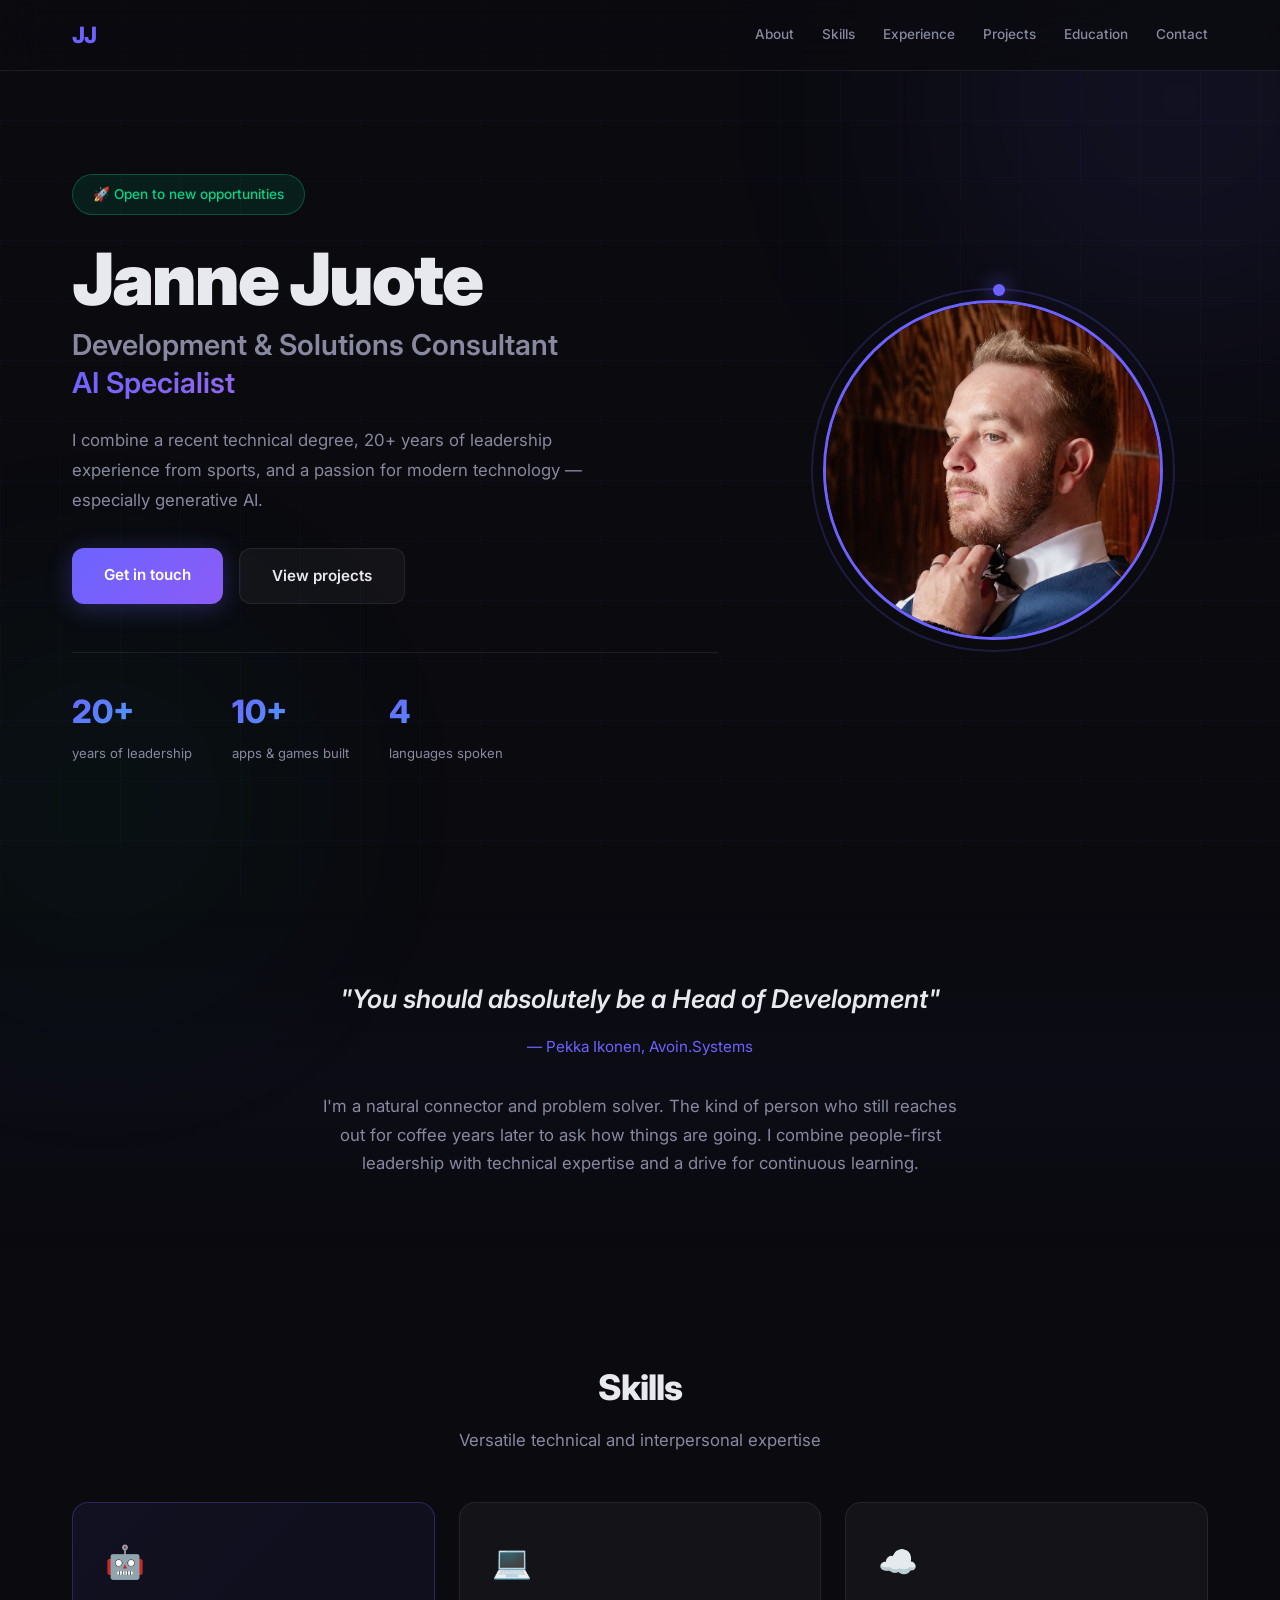
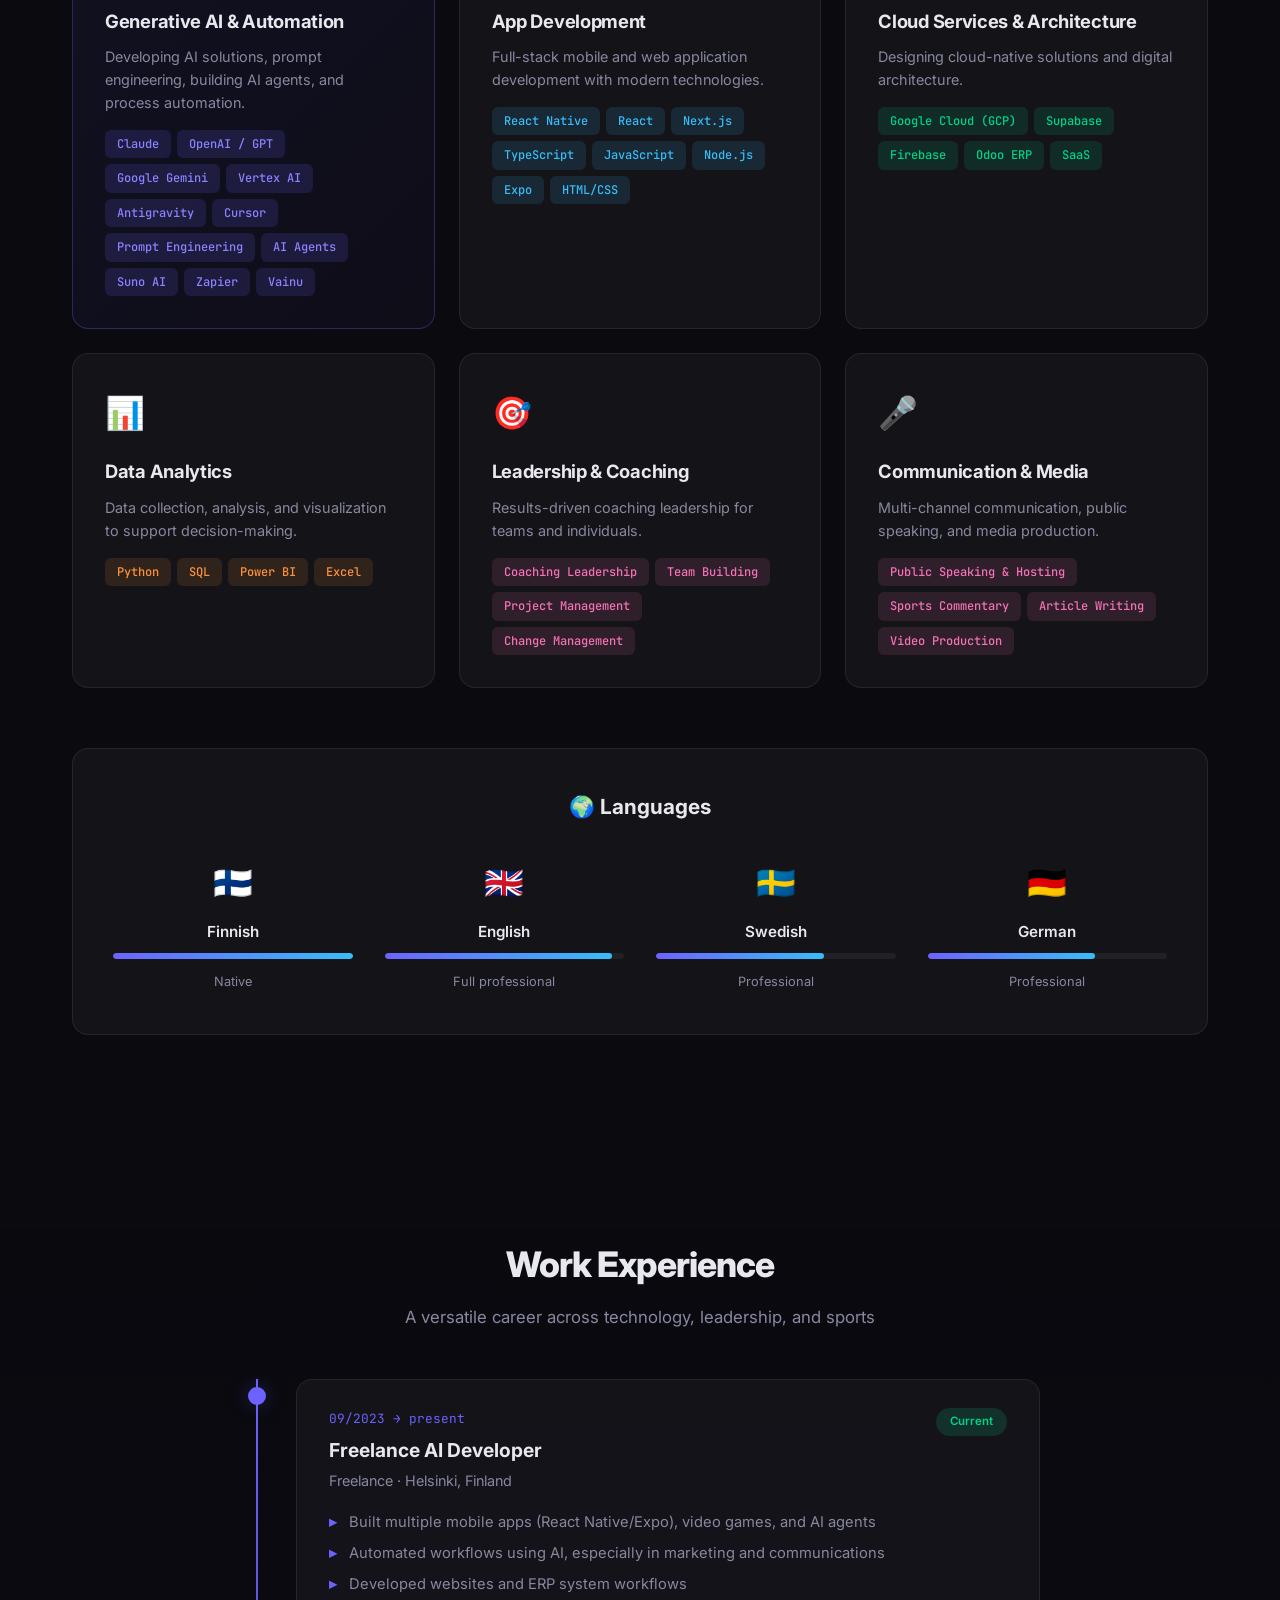
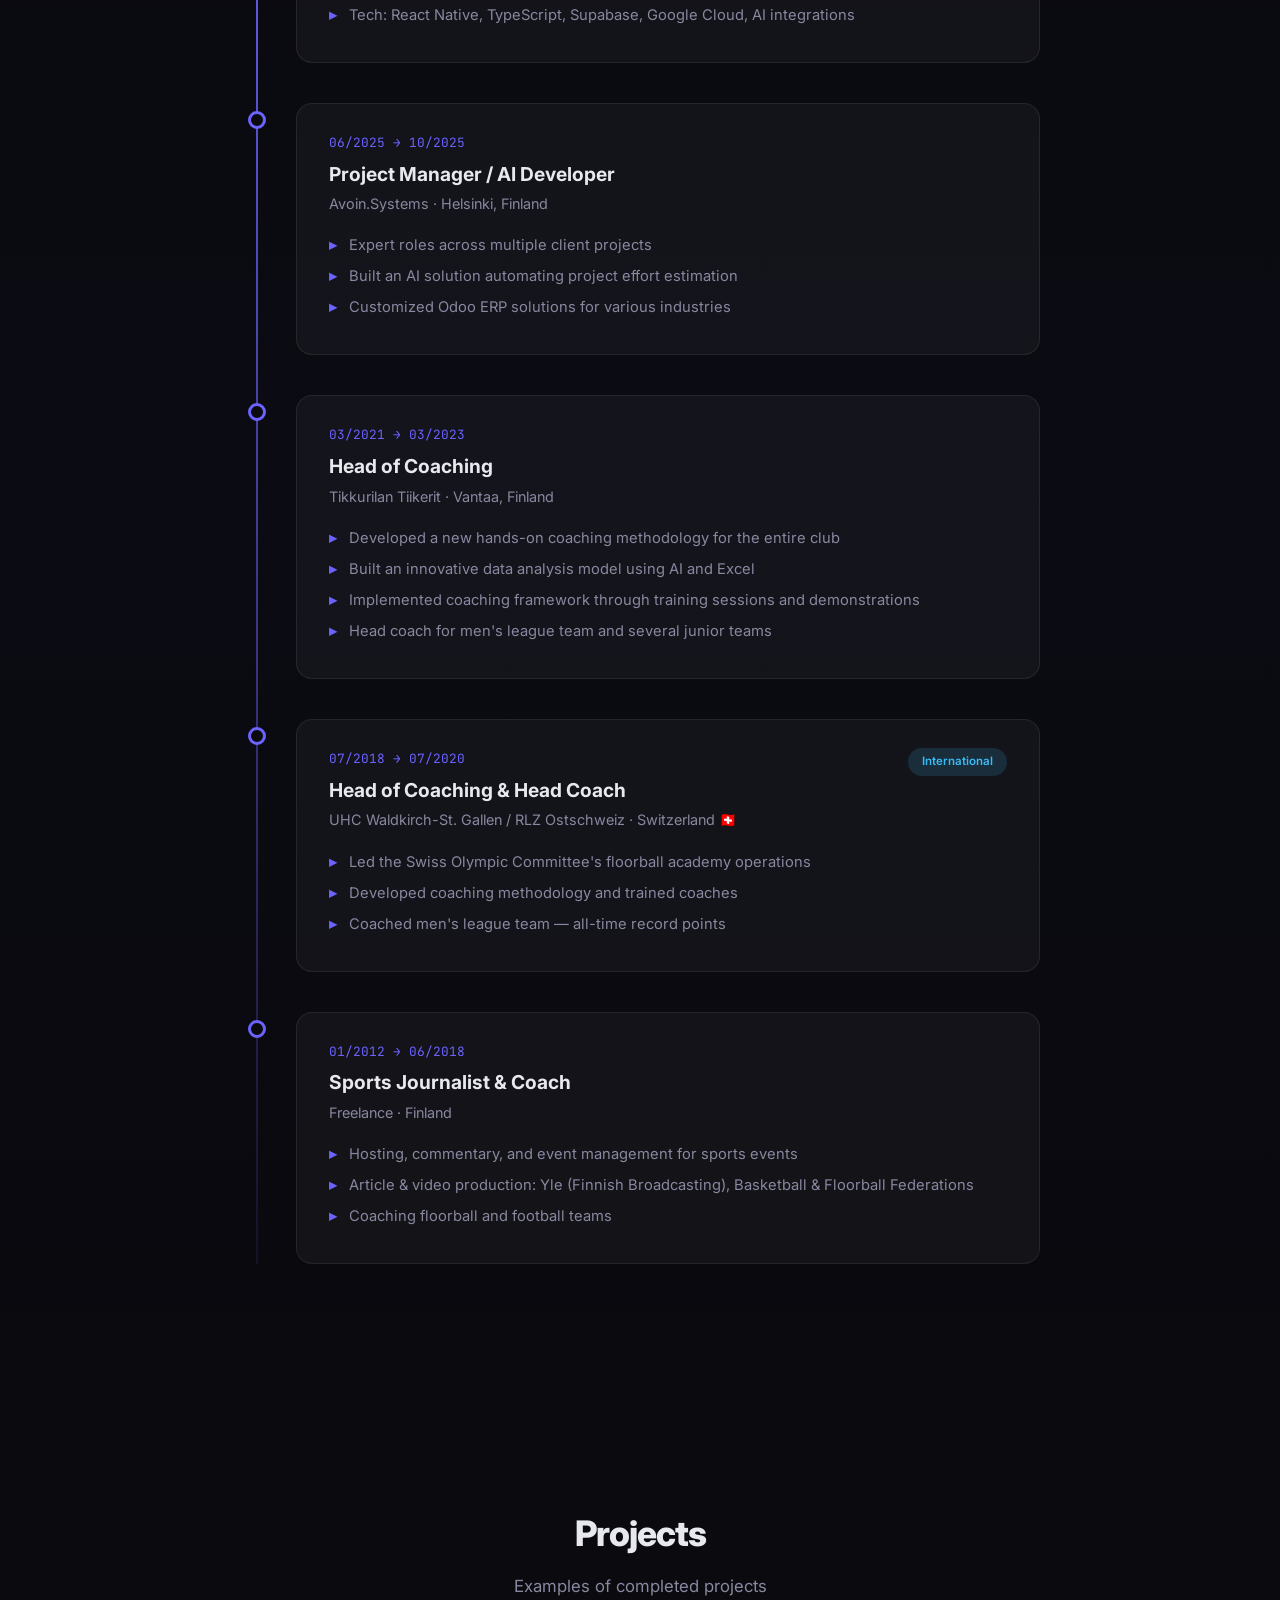
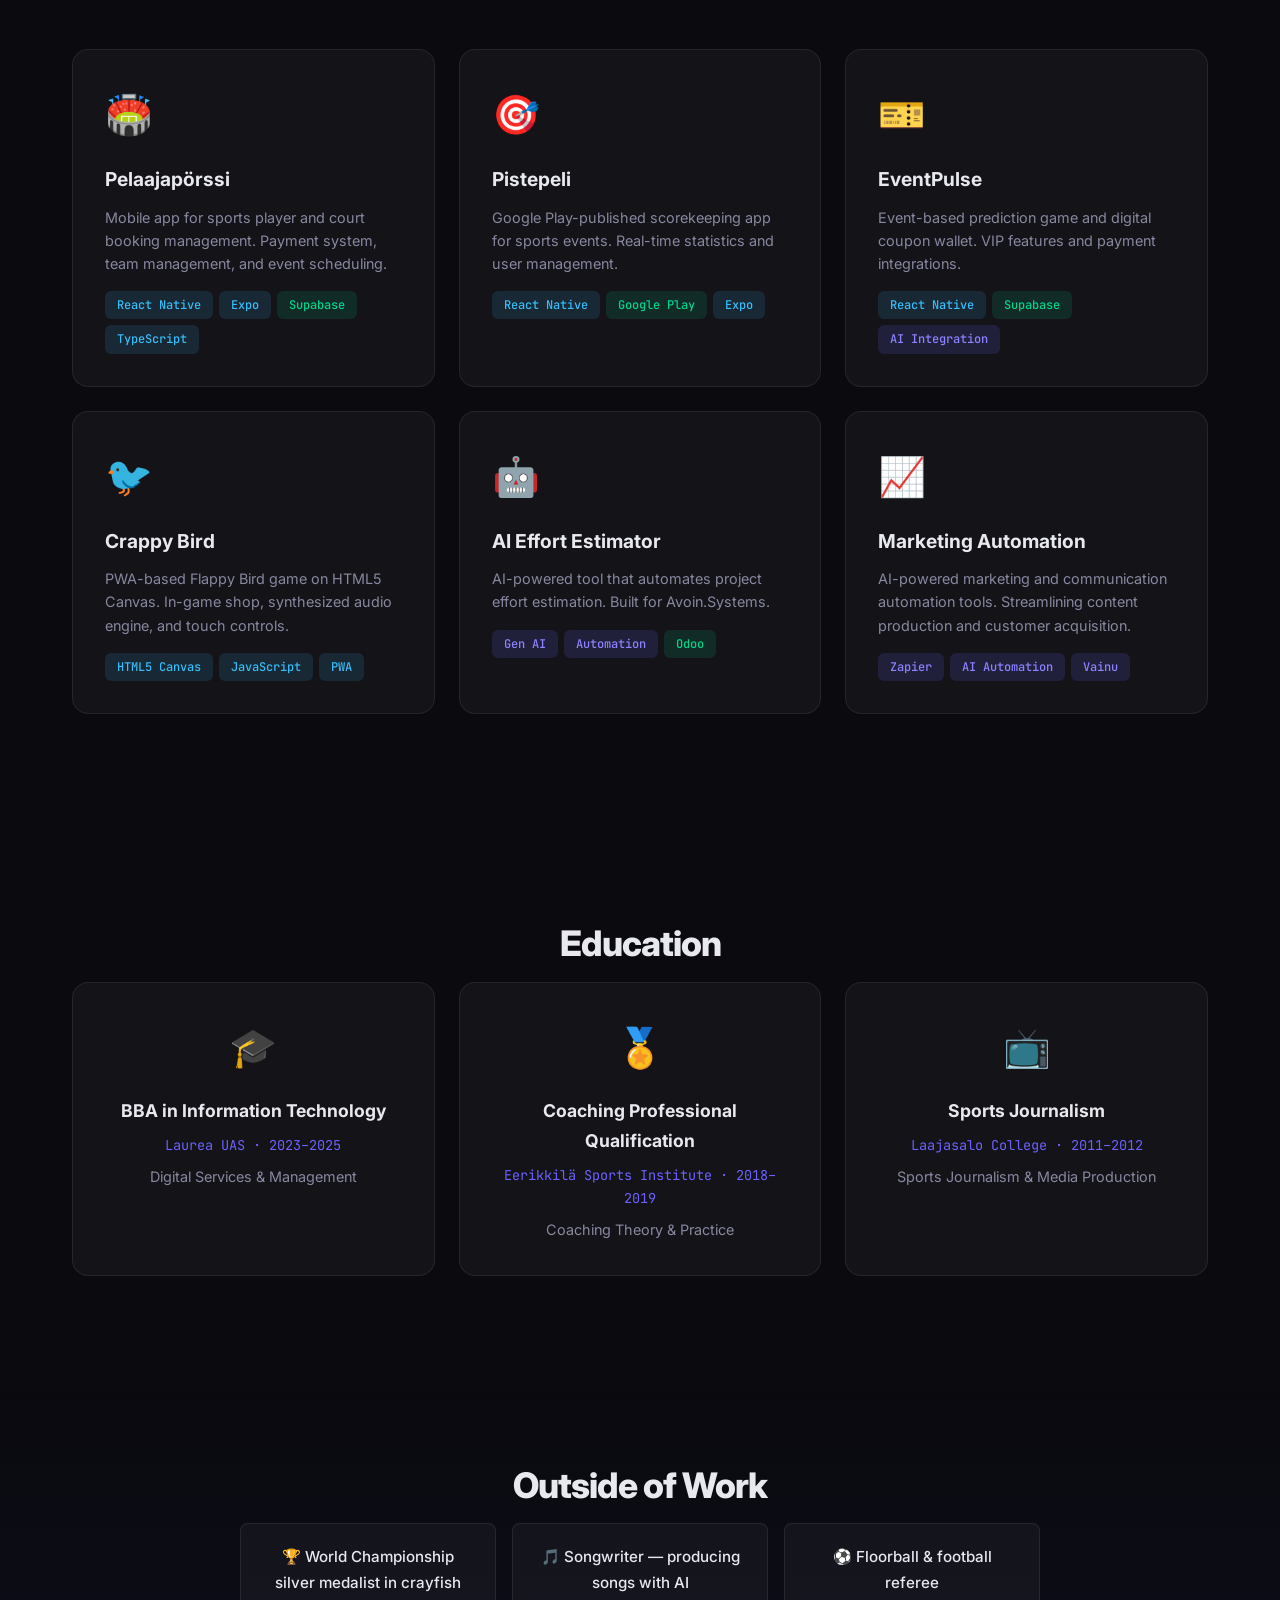
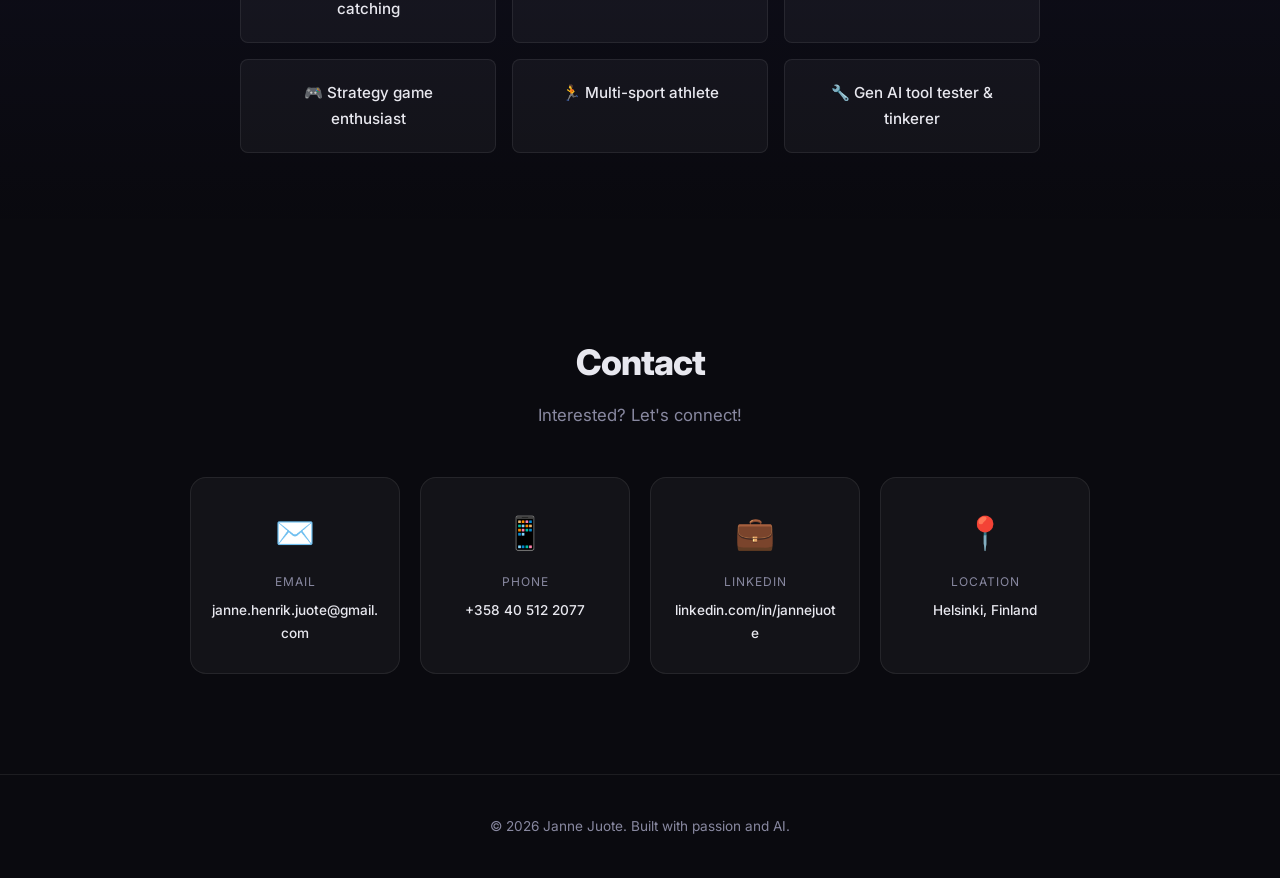
==== en.html @ 9b319cea "Initial CV website - Finnish and English versions" ====
<!DOCTYPE html>
<html lang="en">
<head>
    <meta charset="UTF-8">
    <meta name="viewport" content="width=device-width, initial-scale=1.0">
    <title>Janne Juote - Development & Solutions Consultant | AI Specialist</title>
    <meta name="description" content="Janne Juote - Solution-oriented digital services and AI specialist based in Helsinki, Finland.">
    <link rel="preconnect" href="https://fonts.googleapis.com">
    <link href="https://fonts.googleapis.com/css2?family=Inter:wght@300;400;500;600;700;800;900&family=JetBrains+Mono:wght@400;500&display=swap" rel="stylesheet">
    <link rel="stylesheet" href="style.css">
</head>
<body>
    <!-- Animated background -->
    <div class="bg-grid"></div>
    <div class="bg-glow bg-glow-1"></div>
    <div class="bg-glow bg-glow-2"></div>

    <!-- Navigation -->
    <nav class="nav" id="nav">
        <div class="nav-inner">
            <a href="#hero" class="nav-logo">JJ</a>
            <div class="nav-links">
                <a href="#about">About</a>
                <a href="#skills">Skills</a>
                <a href="#experience">Experience</a>
                <a href="#projects">Projects</a>
                <a href="#education">Education</a>
                <a href="#contact">Contact</a>
            </div>
        </div>
    </nav>

    <!-- Hero Section -->
    <section class="hero" id="hero">
        <div class="hero-content">
            <div class="hero-text">
                <div class="hero-badge">🚀 Open to new opportunities</div>
                <h1>Janne Juote</h1>
                <p class="hero-title">Development & Solutions Consultant</p>
                <p class="hero-title accent">AI Specialist</p>
                <p class="hero-desc">I combine a recent technical degree, 20+ years of leadership experience from sports, and a passion for modern technology — especially generative AI.</p>
                <div class="hero-actions">
                    <a href="#contact" class="btn btn-primary">Get in touch</a>
                    <a href="#projects" class="btn btn-secondary">View projects</a>
                </div>
                <div class="hero-stats">
                    <div class="stat">
                        <span class="stat-num">20+</span>
                        <span class="stat-label">years of leadership</span>
                    </div>
                    <div class="stat">
                        <span class="stat-num">10+</span>
                        <span class="stat-label">apps & games built</span>
                    </div>
                    <div class="stat">
                        <span class="stat-num">4</span>
                        <span class="stat-label">languages spoken</span>
                    </div>
                </div>
            </div>
            <div class="hero-image">
                <div class="hero-image-frame">
                    <img src="profile.jpg" alt="Janne Juote" />
                    <div class="hero-image-ring"></div>
                </div>
            </div>
        </div>
    </section>

    <!-- About / Quote -->
    <section class="about" id="about">
        <div class="container">
            <blockquote class="quote">
                <p>"You should absolutely be a Head of Development"</p>
                <cite>— Pekka Ikonen, Avoin.Systems</cite>
            </blockquote>
            <p class="about-text">I'm a natural connector and problem solver. The kind of person who still reaches out for coffee years later to ask how things are going. I combine people-first leadership with technical expertise and a drive for continuous learning.</p>
        </div>
    </section>

    <!-- Skills Section -->
    <section class="skills" id="skills">
        <div class="container">
            <h2 class="section-title">Skills</h2>
            <p class="section-subtitle">Versatile technical and interpersonal expertise</p>

            <div class="skills-grid">
                <!-- AI & Automation -->
                <div class="skill-card skill-card-featured">
                    <div class="skill-icon">🤖</div>
                    <h3>Generative AI & Automation</h3>
                    <p>Developing AI solutions, prompt engineering, building AI agents, and process automation.</p>
                    <div class="skill-tags">
                        <span class="tag tag-ai">Claude</span>
                        <span class="tag tag-ai">OpenAI / GPT</span>
                        <span class="tag tag-ai">Google Gemini</span>
                        <span class="tag tag-ai">Vertex AI</span>
                        <span class="tag tag-ai">Antigravity</span>
                        <span class="tag tag-ai">Cursor</span>
                        <span class="tag tag-ai">Prompt Engineering</span>
                        <span class="tag tag-ai">AI Agents</span>
                        <span class="tag tag-ai">Suno AI</span>
                        <span class="tag tag-ai">Zapier</span>
                        <span class="tag tag-ai">Vainu</span>
                    </div>
                </div>

                <!-- App Development -->
                <div class="skill-card">
                    <div class="skill-icon">💻</div>
                    <h3>App Development</h3>
                    <p>Full-stack mobile and web application development with modern technologies.</p>
                    <div class="skill-tags">
                        <span class="tag tag-dev">React Native</span>
                        <span class="tag tag-dev">React</span>
                        <span class="tag tag-dev">Next.js</span>
                        <span class="tag tag-dev">TypeScript</span>
                        <span class="tag tag-dev">JavaScript</span>
                        <span class="tag tag-dev">Node.js</span>
                        <span class="tag tag-dev">Expo</span>
                        <span class="tag tag-dev">HTML/CSS</span>
                    </div>
                </div>

                <!-- Cloud & Infra -->
                <div class="skill-card">
                    <div class="skill-icon">☁️</div>
                    <h3>Cloud Services & Architecture</h3>
                    <p>Designing cloud-native solutions and digital architecture.</p>
                    <div class="skill-tags">
                        <span class="tag tag-cloud">Google Cloud (GCP)</span>
                        <span class="tag tag-cloud">Supabase</span>
                        <span class="tag tag-cloud">Firebase</span>
                        <span class="tag tag-cloud">Odoo ERP</span>
                        <span class="tag tag-cloud">SaaS</span>
                    </div>
                </div>

                <!-- Data -->
                <div class="skill-card">
                    <div class="skill-icon">📊</div>
                    <h3>Data Analytics</h3>
                    <p>Data collection, analysis, and visualization to support decision-making.</p>
                    <div class="skill-tags">
                        <span class="tag tag-data">Python</span>
                        <span class="tag tag-data">SQL</span>
                        <span class="tag tag-data">Power BI</span>
                        <span class="tag tag-data">Excel</span>
                    </div>
                </div>

                <!-- Leadership -->
                <div class="skill-card">
                    <div class="skill-icon">🎯</div>
                    <h3>Leadership & Coaching</h3>
                    <p>Results-driven coaching leadership for teams and individuals.</p>
                    <div class="skill-tags">
                        <span class="tag tag-soft">Coaching Leadership</span>
                        <span class="tag tag-soft">Team Building</span>
                        <span class="tag tag-soft">Project Management</span>
                        <span class="tag tag-soft">Change Management</span>
                    </div>
                </div>

                <!-- Communication -->
                <div class="skill-card">
                    <div class="skill-icon">🎤</div>
                    <h3>Communication & Media</h3>
                    <p>Multi-channel communication, public speaking, and media production.</p>
                    <div class="skill-tags">
                        <span class="tag tag-soft">Public Speaking & Hosting</span>
                        <span class="tag tag-soft">Sports Commentary</span>
                        <span class="tag tag-soft">Article Writing</span>
                        <span class="tag tag-soft">Video Production</span>
                    </div>
                </div>
            </div>

            <!-- Languages -->
            <div class="languages-section">
                <h3 class="languages-title">🌍 Languages</h3>
                <div class="languages-grid">
                    <div class="lang-item">
                        <span class="lang-flag">🇫🇮</span>
                        <span class="lang-name">Finnish</span>
                        <div class="lang-bar"><div class="lang-fill" style="width:100%"></div></div>
                        <span class="lang-level">Native</span>
                    </div>
                    <div class="lang-item">
                        <span class="lang-flag">🇬🇧</span>
                        <span class="lang-name">English</span>
                        <div class="lang-bar"><div class="lang-fill" style="width:95%"></div></div>
                        <span class="lang-level">Full professional</span>
                    </div>
                    <div class="lang-item">
                        <span class="lang-flag">🇸🇪</span>
                        <span class="lang-name">Swedish</span>
                        <div class="lang-bar"><div class="lang-fill" style="width:70%"></div></div>
                        <span class="lang-level">Professional</span>
                    </div>
                    <div class="lang-item">
                        <span class="lang-flag">🇩🇪</span>
                        <span class="lang-name">German</span>
                        <div class="lang-bar"><div class="lang-fill" style="width:70%"></div></div>
                        <span class="lang-level">Professional</span>
                    </div>
                </div>
            </div>
        </div>
    </section>

    <!-- Experience Timeline -->
    <section class="experience" id="experience">
        <div class="container">
            <h2 class="section-title">Work Experience</h2>
            <p class="section-subtitle">A versatile career across technology, leadership, and sports</p>

            <div class="timeline">
                <div class="timeline-item">
                    <div class="timeline-marker active"></div>
                    <div class="timeline-content">
                        <div class="timeline-header">
                            <div>
                                <span class="timeline-date">09/2023 → present</span>
                                <h3>Freelance AI Developer</h3>
                                <span class="timeline-company">Freelance · Helsinki, Finland</span>
                            </div>
                            <span class="timeline-badge badge-current">Current</span>
                        </div>
                        <ul>
                            <li>Built multiple mobile apps (React Native/Expo), video games, and AI agents</li>
                            <li>Automated workflows using AI, especially in marketing and communications</li>
                            <li>Developed websites and ERP system workflows</li>
                            <li>Tech: React Native, TypeScript, Supabase, Google Cloud, AI integrations</li>
                        </ul>
                    </div>
                </div>

                <div class="timeline-item">
                    <div class="timeline-marker"></div>
                    <div class="timeline-content">
                        <div class="timeline-header">
                            <div>
                                <span class="timeline-date">06/2025 → 10/2025</span>
                                <h3>Project Manager / AI Developer</h3>
                                <span class="timeline-company">Avoin.Systems · Helsinki, Finland</span>
                            </div>
                        </div>
                        <ul>
                            <li>Expert roles across multiple client projects</li>
                            <li>Built an AI solution automating project effort estimation</li>
                            <li>Customized Odoo ERP solutions for various industries</li>
                        </ul>
                    </div>
                </div>

                <div class="timeline-item">
                    <div class="timeline-marker"></div>
                    <div class="timeline-content">
                        <div class="timeline-header">
                            <div>
                                <span class="timeline-date">03/2021 → 03/2023</span>
                                <h3>Head of Coaching</h3>
                                <span class="timeline-company">Tikkurilan Tiikerit · Vantaa, Finland</span>
                            </div>
                        </div>
                        <ul>
                            <li>Developed a new hands-on coaching methodology for the entire club</li>
                            <li>Built an innovative data analysis model using AI and Excel</li>
                            <li>Implemented coaching framework through training sessions and demonstrations</li>
                            <li>Head coach for men's league team and several junior teams</li>
                        </ul>
                    </div>
                </div>

                <div class="timeline-item">
                    <div class="timeline-marker"></div>
                    <div class="timeline-content">
                        <div class="timeline-header">
                            <div>
                                <span class="timeline-date">07/2018 → 07/2020</span>
                                <h3>Head of Coaching & Head Coach</h3>
                                <span class="timeline-company">UHC Waldkirch-St. Gallen / RLZ Ostschweiz · Switzerland 🇨🇭</span>
                            </div>
                            <span class="timeline-badge badge-intl">International</span>
                        </div>
                        <ul>
                            <li>Led the Swiss Olympic Committee's floorball academy operations</li>
                            <li>Developed coaching methodology and trained coaches</li>
                            <li>Coached men's league team — all-time record points</li>
                        </ul>
                    </div>
                </div>

                <div class="timeline-item">
                    <div class="timeline-marker"></div>
                    <div class="timeline-content">
                        <div class="timeline-header">
                            <div>
                                <span class="timeline-date">01/2012 → 06/2018</span>
                                <h3>Sports Journalist & Coach</h3>
                                <span class="timeline-company">Freelance · Finland</span>
                            </div>
                        </div>
                        <ul>
                            <li>Hosting, commentary, and event management for sports events</li>
                            <li>Article & video production: Yle (Finnish Broadcasting), Basketball & Floorball Federations</li>
                            <li>Coaching floorball and football teams</li>
                        </ul>
                    </div>
                </div>
            </div>
        </div>
    </section>

    <!-- Projects Section -->
    <section class="projects" id="projects">
        <div class="container">
            <h2 class="section-title">Projects</h2>
            <p class="section-subtitle">Examples of completed projects</p>

            <div class="projects-grid">
                <div class="project-card">
                    <div class="project-icon">🏟️</div>
                    <h3>Pelaajapörssi</h3>
                    <p>Mobile app for sports player and court booking management. Payment system, team management, and event scheduling.</p>
                    <div class="skill-tags">
                        <span class="tag tag-dev">React Native</span>
                        <span class="tag tag-dev">Expo</span>
                        <span class="tag tag-cloud">Supabase</span>
                        <span class="tag tag-dev">TypeScript</span>
                    </div>
                </div>

                <div class="project-card">
                    <div class="project-icon">🎯</div>
                    <h3>Pistepeli</h3>
                    <p>Google Play-published scorekeeping app for sports events. Real-time statistics and user management.</p>
                    <div class="skill-tags">
                        <span class="tag tag-dev">React Native</span>
                        <span class="tag tag-cloud">Google Play</span>
                        <span class="tag tag-dev">Expo</span>
                    </div>
                </div>

                <div class="project-card">
                    <div class="project-icon">🎫</div>
                    <h3>EventPulse</h3>
                    <p>Event-based prediction game and digital coupon wallet. VIP features and payment integrations.</p>
                    <div class="skill-tags">
                        <span class="tag tag-dev">React Native</span>
                        <span class="tag tag-cloud">Supabase</span>
                        <span class="tag tag-ai">AI Integration</span>
                    </div>
                </div>

                <div class="project-card">
                    <div class="project-icon">🐦</div>
                    <h3>Crappy Bird</h3>
                    <p>PWA-based Flappy Bird game on HTML5 Canvas. In-game shop, synthesized audio engine, and touch controls.</p>
                    <div class="skill-tags">
                        <span class="tag tag-dev">HTML5 Canvas</span>
                        <span class="tag tag-dev">JavaScript</span>
                        <span class="tag tag-dev">PWA</span>
                    </div>
                </div>

                <div class="project-card">
                    <div class="project-icon">🤖</div>
                    <h3>AI Effort Estimator</h3>
                    <p>AI-powered tool that automates project effort estimation. Built for Avoin.Systems.</p>
                    <div class="skill-tags">
                        <span class="tag tag-ai">Gen AI</span>
                        <span class="tag tag-ai">Automation</span>
                        <span class="tag tag-cloud">Odoo</span>
                    </div>
                </div>

                <div class="project-card">
                    <div class="project-icon">📈</div>
                    <h3>Marketing Automation</h3>
                    <p>AI-powered marketing and communication automation tools. Streamlining content production and customer acquisition.</p>
                    <div class="skill-tags">
                        <span class="tag tag-ai">Zapier</span>
                        <span class="tag tag-ai">AI Automation</span>
                        <span class="tag tag-ai">Vainu</span>
                    </div>
                </div>
            </div>
        </div>
    </section>

    <!-- Education -->
    <section class="education" id="education">
        <div class="container">
            <h2 class="section-title">Education</h2>
            <div class="edu-grid">
                <div class="edu-card">
                    <div class="edu-icon">🎓</div>
                    <h3>BBA in Information Technology</h3>
                    <p class="edu-school">Laurea UAS · 2023–2025</p>
                    <p>Digital Services & Management</p>
                </div>
                <div class="edu-card">
                    <div class="edu-icon">🏅</div>
                    <h3>Coaching Professional Qualification</h3>
                    <p class="edu-school">Eerikkilä Sports Institute · 2018–2019</p>
                    <p>Coaching Theory & Practice</p>
                </div>
                <div class="edu-card">
                    <div class="edu-icon">📺</div>
                    <h3>Sports Journalism</h3>
                    <p class="edu-school">Laajasalo College · 2011–2012</p>
                    <p>Sports Journalism & Media Production</p>
                </div>
            </div>
        </div>
    </section>

    <!-- Fun Facts -->
    <section class="funfacts">
        <div class="container">
            <h2 class="section-title">Outside of Work</h2>
            <div class="fun-grid">
                <div class="fun-item">🏆 World Championship silver medalist in crayfish catching</div>
                <div class="fun-item">🎵 Songwriter — producing songs with AI</div>
                <div class="fun-item">⚽ Floorball & football referee</div>
                <div class="fun-item">🎮 Strategy game enthusiast</div>
                <div class="fun-item">🏃 Multi-sport athlete</div>
                <div class="fun-item">🔧 Gen AI tool tester & tinkerer</div>
            </div>
        </div>
    </section>

    <!-- Contact -->
    <section class="contact" id="contact">
        <div class="container">
            <h2 class="section-title">Contact</h2>
            <p class="section-subtitle">Interested? Let's connect!</p>
            <div class="contact-grid">
                <a href="mailto:janne.henrik.juote@gmail.com" class="contact-card">
                    <span class="contact-icon">✉️</span>
                    <span class="contact-label">Email</span>
                    <span class="contact-value">janne.henrik.juote@gmail.com</span>
                </a>
                <a href="tel:+358405122077" class="contact-card">
                    <span class="contact-icon">📱</span>
                    <span class="contact-label">Phone</span>
                    <span class="contact-value">+358 40 512 2077</span>
                </a>
                <a href="https://linkedin.com/in/jannejuote" target="_blank" class="contact-card">
                    <span class="contact-icon">💼</span>
                    <span class="contact-label">LinkedIn</span>
                    <span class="contact-value">linkedin.com/in/jannejuote</span>
                </a>
                <div class="contact-card">
                    <span class="contact-icon">📍</span>
                    <span class="contact-label">Location</span>
                    <span class="contact-value">Helsinki, Finland</span>
                </div>
            </div>
        </div>
    </section>

    <footer class="footer">
        <p>© 2026 Janne Juote. Built with passion and AI.</p>
    </footer>

    <script src="script.js"></script>
</body>
</html>
---- style.css ----
/* === DESIGN TOKENS === */
:root {
    --bg: #0a0a0f;
    --bg-card: rgba(255,255,255,0.04);
    --bg-card-hover: rgba(255,255,255,0.08);
    --text: #e8e8ef;
    --text-muted: #8888a0;
    --accent: #6c63ff;
    --accent-light: #8b83ff;
    --accent-glow: rgba(108,99,255,0.3);
    --green: #00d48a;
    --blue: #38bdf8;
    --pink: #f472b6;
    --orange: #fb923c;
    --yellow: #fbbf24;
    --border: rgba(255,255,255,0.08);
    --radius: 16px;
    --radius-sm: 8px;
    --font: 'Inter', -apple-system, sans-serif;
    --mono: 'JetBrains Mono', monospace;
}

/* === RESET & BASE === */
*, *::before, *::after { margin:0; padding:0; box-sizing:border-box; }
html { scroll-behavior: smooth; scroll-padding-top: 80px; }
body {
    font-family: var(--font);
    background: var(--bg);
    color: var(--text);
    line-height: 1.7;
    overflow-x: hidden;
}

/* === BACKGROUND EFFECTS === */
.bg-grid {
    position: fixed; inset: 0; z-index: -2;
    background-image: 
        linear-gradient(rgba(108,99,255,0.03) 1px, transparent 1px),
        linear-gradient(90deg, rgba(108,99,255,0.03) 1px, transparent 1px);
    background-size: 60px 60px;
}
.bg-glow {
    position: fixed; z-index: -1; border-radius: 50%;
    filter: blur(120px); opacity: 0.4; pointer-events: none;
}
.bg-glow-1 {
    width: 600px; height: 600px; top: -200px; right: -200px;
    background: radial-gradient(circle, var(--accent-glow), transparent);
    animation: float1 20s ease-in-out infinite;
}
.bg-glow-2 {
    width: 500px; height: 500px; bottom: -150px; left: -150px;
    background: radial-gradient(circle, rgba(0,212,138,0.15), transparent);
    animation: float2 25s ease-in-out infinite;
}
@keyframes float1 {
    0%,100% { transform: translate(0,0); }
    50% { transform: translate(-80px, 80px); }
}
@keyframes float2 {
    0%,100% { transform: translate(0,0); }
    50% { transform: translate(60px, -60px); }
}

/* === NAVIGATION === */
.nav {
    position: fixed; top: 0; left: 0; right: 0; z-index: 100;
    background: rgba(10,10,15,0.8);
    backdrop-filter: blur(20px);
    border-bottom: 1px solid var(--border);
    transition: all 0.3s;
}
.nav.scrolled { background: rgba(10,10,15,0.95); }
.nav-inner {
    max-width: 1200px; margin: 0 auto;
    display: flex; align-items: center; justify-content: space-between;
    padding: 16px 32px;
}
.nav-logo {
    font-size: 1.4rem; font-weight: 800; color: var(--accent);
    text-decoration: none; letter-spacing: -1px;
}
.nav-links { display: flex; gap: 28px; }
.nav-links a {
    color: var(--text-muted); text-decoration: none;
    font-size: 0.85rem; font-weight: 500;
    transition: color 0.2s;
}
.nav-links a:hover { color: var(--text); }

/* === CONTAINER === */
.container { max-width: 1200px; margin: 0 auto; padding: 0 32px; }

/* === HERO === */
.hero {
    min-height: 100vh; display: flex; align-items: center;
    padding: 120px 32px 80px;
    max-width: 1200px; margin: 0 auto;
}
.hero-content {
    display: grid; grid-template-columns: 1.2fr 0.8fr;
    gap: 60px; align-items: center; width: 100%;
}
.hero-badge {
    display: inline-block;
    padding: 8px 20px; border-radius: 50px;
    background: rgba(0,212,138,0.1); border: 1px solid rgba(0,212,138,0.3);
    color: var(--green); font-size: 0.85rem; font-weight: 500;
    margin-bottom: 24px;
    animation: pulse-badge 3s ease-in-out infinite;
}
@keyframes pulse-badge {
    0%,100% { box-shadow: 0 0 0 0 rgba(0,212,138,0.2); }
    50% { box-shadow: 0 0 20px 4px rgba(0,212,138,0.15); }
}
.hero h1 {
    font-size: clamp(2.8rem, 6vw, 4.5rem);
    font-weight: 900; letter-spacing: -2px;
    line-height: 1.1; margin-bottom: 8px;
}
.hero-title {
    font-size: clamp(1.2rem, 2.5vw, 1.8rem);
    font-weight: 600; color: var(--text-muted);
    line-height: 1.3;
}
.hero-title.accent {
    background: linear-gradient(135deg, var(--accent), var(--pink));
    -webkit-background-clip: text; -webkit-text-fill-color: transparent;
    background-clip: text;
}
.hero-desc {
    margin-top: 24px; color: var(--text-muted);
    font-size: 1.05rem; max-width: 540px; line-height: 1.8;
}
.hero-actions { display: flex; gap: 16px; margin-top: 32px; }
.btn {
    padding: 14px 32px; border-radius: 12px; font-weight: 600;
    font-size: 0.95rem; text-decoration: none; transition: all 0.3s;
    cursor: pointer; border: none;
}
.btn-primary {
    background: linear-gradient(135deg, var(--accent), #8b5cf6);
    color: #fff;
    box-shadow: 0 4px 24px rgba(108,99,255,0.3);
}
.btn-primary:hover {
    transform: translateY(-2px);
    box-shadow: 0 8px 32px rgba(108,99,255,0.4);
}
.btn-secondary {
    background: var(--bg-card);
    color: var(--text); border: 1px solid var(--border);
}
.btn-secondary:hover {
    background: var(--bg-card-hover);
    border-color: var(--accent);
}
.hero-stats {
    display: flex; gap: 40px; margin-top: 48px;
    padding-top: 32px; border-top: 1px solid var(--border);
}
.stat-num {
    display: block; font-size: 2rem; font-weight: 800;
    background: linear-gradient(135deg, var(--accent), var(--blue));
    -webkit-background-clip: text; -webkit-text-fill-color: transparent;
    background-clip: text;
}
.stat-label { font-size: 0.82rem; color: var(--text-muted); }

/* Hero Image */
.hero-image { display: flex; justify-content: center; }
.hero-image-frame {
    position: relative; width: 340px; height: 340px;
    border-radius: 50%;
}
.hero-image-frame img {
    width: 100%; height: 100%; border-radius: 50%;
    object-fit: cover; object-position: center 20%;
    border: 3px solid var(--accent);
    position: relative; z-index: 1;
}
.hero-image-ring {
    position: absolute; inset: -12px; border-radius: 50%;
    border: 2px solid rgba(108,99,255,0.2);
    animation: spin 20s linear infinite;
}
.hero-image-ring::before {
    content: ''; position: absolute;
    width: 12px; height: 12px; background: var(--accent);
    border-radius: 50%; top: -6px; left: 50%;
    box-shadow: 0 0 20px var(--accent);
}
@keyframes spin { to { transform: rotate(360deg); } }

/* === ABOUT / QUOTE === */
.about {
    padding: 80px 0;
    background: linear-gradient(180deg, transparent, rgba(108,99,255,0.03), transparent);
}
.quote {
    text-align: center; max-width: 700px; margin: 0 auto 32px;
}
.quote p {
    font-size: 1.6rem; font-weight: 600; font-style: italic;
    color: var(--text); line-height: 1.5;
}
.quote cite {
    display: block; margin-top: 16px;
    color: var(--accent); font-size: 0.95rem; font-style: normal;
}
.about-text {
    text-align: center; max-width: 640px; margin: 0 auto;
    color: var(--text-muted); font-size: 1.05rem;
}

/* === SECTION TITLES === */
.section-title {
    text-align: center; font-size: 2.2rem; font-weight: 800;
    letter-spacing: -1px; margin-bottom: 8px;
}
.section-subtitle {
    text-align: center; color: var(--text-muted);
    margin-bottom: 48px; font-size: 1.05rem;
}

/* === SKILLS === */
.skills { padding: 100px 0; }
.skills-grid {
    display: grid; grid-template-columns: repeat(3, 1fr);
    gap: 24px; margin-bottom: 60px;
}
.skill-card {
    background: var(--bg-card);
    border: 1px solid var(--border);
    border-radius: var(--radius);
    padding: 32px;
    transition: all 0.4s cubic-bezier(0.4,0,0.2,1);
}
.skill-card:hover {
    transform: translateY(-4px);
    background: var(--bg-card-hover);
    border-color: rgba(108,99,255,0.3);
    box-shadow: 0 20px 60px rgba(0,0,0,0.3);
}
.skill-card-featured {
    border-color: rgba(108,99,255,0.3);
    background: linear-gradient(135deg, rgba(108,99,255,0.08), rgba(139,94,246,0.04));
    grid-column: span 1;
}
.skill-icon { font-size: 2rem; margin-bottom: 16px; }
.skill-card h3 {
    font-size: 1.15rem; font-weight: 700;
    margin-bottom: 8px; letter-spacing: -0.3px;
}
.skill-card p {
    color: var(--text-muted); font-size: 0.9rem;
    margin-bottom: 16px; line-height: 1.6;
}
.skill-tags { display: flex; flex-wrap: wrap; gap: 6px; }
.tag {
    padding: 4px 12px; border-radius: 6px;
    font-size: 0.75rem; font-weight: 500;
    font-family: var(--mono);
}
.tag-ai { background: rgba(108,99,255,0.15); color: var(--accent-light); }
.tag-dev { background: rgba(56,189,248,0.12); color: var(--blue); }
.tag-cloud { background: rgba(0,212,138,0.12); color: var(--green); }
.tag-data { background: rgba(251,146,60,0.12); color: var(--orange); }
.tag-soft { background: rgba(244,114,182,0.12); color: var(--pink); }

/* Languages */
.languages-section {
    background: var(--bg-card);
    border: 1px solid var(--border);
    border-radius: var(--radius);
    padding: 40px;
}
.languages-title {
    text-align: center; font-size: 1.3rem;
    margin-bottom: 32px; font-weight: 700;
}
.languages-grid {
    display: grid; grid-template-columns: repeat(4, 1fr); gap: 32px;
}
.lang-item { text-align: center; }
.lang-flag { font-size: 2rem; display: block; margin-bottom: 8px; }
.lang-name { font-weight: 600; font-size: 0.95rem; display: block; margin-bottom: 8px; }
.lang-bar {
    width: 100%; height: 6px; background: rgba(255,255,255,0.06);
    border-radius: 3px; overflow: hidden; margin-bottom: 8px;
}
.lang-fill {
    height: 100%; border-radius: 3px;
    background: linear-gradient(90deg, var(--accent), var(--blue));
    transition: width 1.5s ease;
}
.lang-level { font-size: 0.8rem; color: var(--text-muted); }

/* === EXPERIENCE TIMELINE === */
.experience {
    padding: 100px 0;
    background: linear-gradient(180deg, transparent, rgba(108,99,255,0.02), transparent);
}
.timeline { max-width: 800px; margin: 0 auto; position: relative; }
.timeline::before {
    content: ''; position: absolute;
    left: 16px; top: 0; bottom: 0; width: 2px;
    background: linear-gradient(180deg, var(--accent), rgba(108,99,255,0.1));
}
.timeline-item {
    position: relative; padding-left: 56px; margin-bottom: 40px;
}
.timeline-marker {
    position: absolute; left: 8px; top: 8px;
    width: 18px; height: 18px; border-radius: 50%;
    background: var(--bg); border: 3px solid var(--accent);
    z-index: 1;
}
.timeline-marker.active {
    background: var(--accent);
    box-shadow: 0 0 20px var(--accent-glow);
}
.timeline-content {
    background: var(--bg-card);
    border: 1px solid var(--border);
    border-radius: var(--radius);
    padding: 28px 32px;
    transition: all 0.3s;
}
.timeline-content:hover {
    border-color: rgba(108,99,255,0.3);
    transform: translateX(4px);
}
.timeline-header {
    display: flex; justify-content: space-between;
    align-items: flex-start; margin-bottom: 16px; gap: 16px;
}
.timeline-date {
    font-family: var(--mono); font-size: 0.8rem;
    color: var(--accent); display: block; margin-bottom: 4px;
}
.timeline-content h3 { font-size: 1.2rem; font-weight: 700; }
.timeline-company {
    font-size: 0.9rem; color: var(--text-muted);
}
.timeline-badge {
    padding: 4px 14px; border-radius: 50px;
    font-size: 0.72rem; font-weight: 600; white-space: nowrap;
}
.badge-current { background: rgba(0,212,138,0.15); color: var(--green); }
.badge-intl { background: rgba(56,189,248,0.15); color: var(--blue); }
.timeline-content ul {
    list-style: none; padding: 0;
}
.timeline-content li {
    position: relative; padding-left: 20px;
    color: var(--text-muted); font-size: 0.92rem;
    margin-bottom: 6px;
}
.timeline-content li::before {
    content: '▸'; position: absolute; left: 0;
    color: var(--accent); font-weight: 700;
}

/* === PROJECTS === */
.projects { padding: 100px 0; }
.projects-grid {
    display: grid; grid-template-columns: repeat(3, 1fr); gap: 24px;
}
.project-card {
    background: var(--bg-card);
    border: 1px solid var(--border);
    border-radius: var(--radius);
    padding: 32px;
    transition: all 0.4s cubic-bezier(0.4,0,0.2,1);
}
.project-card:hover {
    transform: translateY(-6px);
    border-color: rgba(108,99,255,0.4);
    box-shadow: 0 24px 64px rgba(0,0,0,0.3);
}
.project-icon { font-size: 2.4rem; margin-bottom: 16px; }
.project-card h3 {
    font-size: 1.2rem; font-weight: 700;
    margin-bottom: 10px;
}
.project-card p {
    color: var(--text-muted); font-size: 0.9rem;
    margin-bottom: 16px; line-height: 1.6;
}

/* === EDUCATION === */
.education { padding: 100px 0; }
.edu-grid {
    display: grid; grid-template-columns: repeat(3, 1fr); gap: 24px;
}
.edu-card {
    background: var(--bg-card);
    border: 1px solid var(--border);
    border-radius: var(--radius);
    padding: 32px; text-align: center;
    transition: all 0.3s;
}
.edu-card:hover {
    transform: translateY(-4px);
    border-color: rgba(108,99,255,0.3);
}
.edu-icon { font-size: 2.4rem; margin-bottom: 16px; }
.edu-card h3 { font-size: 1.1rem; font-weight: 700; margin-bottom: 8px; }
.edu-school {
    color: var(--accent); font-size: 0.85rem;
    font-family: var(--mono); margin-bottom: 8px;
}
.edu-card > p:last-child {
    color: var(--text-muted); font-size: 0.9rem;
}

/* === FUN FACTS === */
.funfacts {
    padding: 80px 0;
    background: linear-gradient(180deg, transparent, rgba(108,99,255,0.03), transparent);
}
.fun-grid {
    display: grid; grid-template-columns: repeat(3, 1fr); gap: 16px;
    max-width: 800px; margin: 0 auto;
}
.fun-item {
    padding: 20px 24px;
    background: var(--bg-card);
    border: 1px solid var(--border);
    border-radius: var(--radius-sm);
    font-size: 0.95rem; font-weight: 500;
    text-align: center;
    transition: all 0.3s;
}
.fun-item:hover {
    background: var(--bg-card-hover);
    transform: scale(1.03);
}

/* === CONTACT === */
.contact { padding: 100px 0; }
.contact-grid {
    display: grid; grid-template-columns: repeat(4, 1fr);
    gap: 20px; max-width: 900px; margin: 0 auto;
}
.contact-card {
    background: var(--bg-card);
    border: 1px solid var(--border);
    border-radius: var(--radius);
    padding: 28px 20px; text-align: center;
    text-decoration: none; color: inherit;
    transition: all 0.3s;
    display: flex; flex-direction: column; align-items: center;
}
.contact-card:hover {
    border-color: var(--accent);
    transform: translateY(-4px);
    box-shadow: 0 16px 48px rgba(0,0,0,0.3);
}
.contact-icon { font-size: 2rem; margin-bottom: 12px; }
.contact-label {
    font-size: 0.75rem; color: var(--text-muted);
    text-transform: uppercase; letter-spacing: 1px;
    margin-bottom: 6px;
}
.contact-value {
    font-size: 0.85rem; font-weight: 500; color: var(--text);
    word-break: break-all;
}

/* === FOOTER === */
.footer {
    text-align: center; padding: 40px;
    border-top: 1px solid var(--border);
    color: var(--text-muted); font-size: 0.85rem;
}

/* === ANIMATIONS === */
.fade-in {
    opacity: 0; transform: translateY(30px);
    transition: opacity 0.7s ease, transform 0.7s ease;
}
.fade-in.visible {
    opacity: 1; transform: translateY(0);
}

/* === RESPONSIVE === */
@media (max-width: 900px) {
    .hero-content { grid-template-columns: 1fr; text-align: center; }
    .hero-text { order: 2; }
    .hero-image { order: 1; }
    .hero-image-frame { width: 240px; height: 240px; }
    .hero-desc { margin: 24px auto 0; }
    .hero-actions { justify-content: center; }
    .hero-stats { justify-content: center; }
    .skills-grid { grid-template-columns: repeat(2, 1fr); }
    .projects-grid { grid-template-columns: repeat(2, 1fr); }
    .edu-grid { grid-template-columns: 1fr; }
    .languages-grid { grid-template-columns: repeat(2, 1fr); }
    .contact-grid { grid-template-columns: repeat(2, 1fr); }
    .fun-grid { grid-template-columns: repeat(2, 1fr); }
    .nav-links { gap: 16px; }
    .nav-links a { font-size: 0.78rem; }
}
@media (max-width: 600px) {
    .hero { padding: 100px 20px 60px; }
    .container { padding: 0 20px; }
    .skills-grid { grid-template-columns: 1fr; }
    .projects-grid { grid-template-columns: 1fr; }
    .contact-grid { grid-template-columns: 1fr; }
    .fun-grid { grid-template-columns: 1fr; }
    .languages-grid { grid-template-columns: repeat(2, 1fr); }
    .nav-links { display: none; }
}
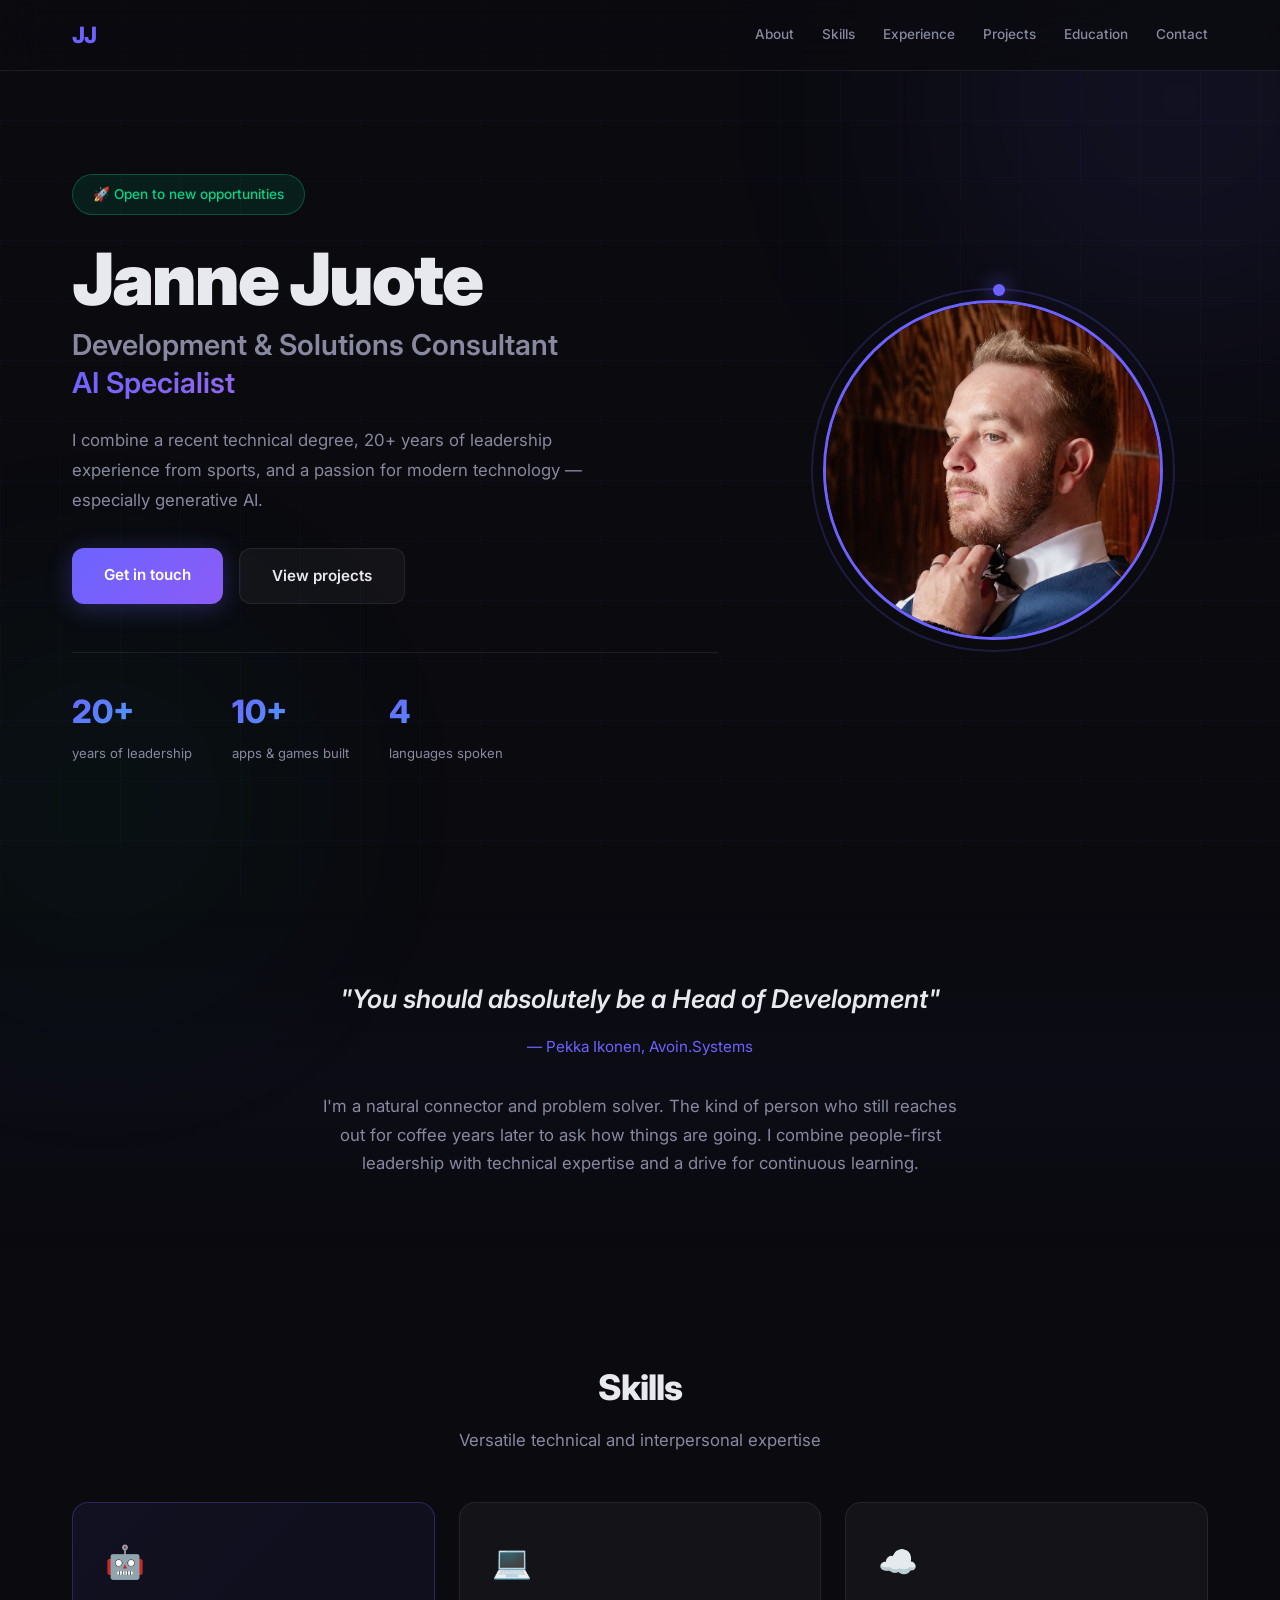
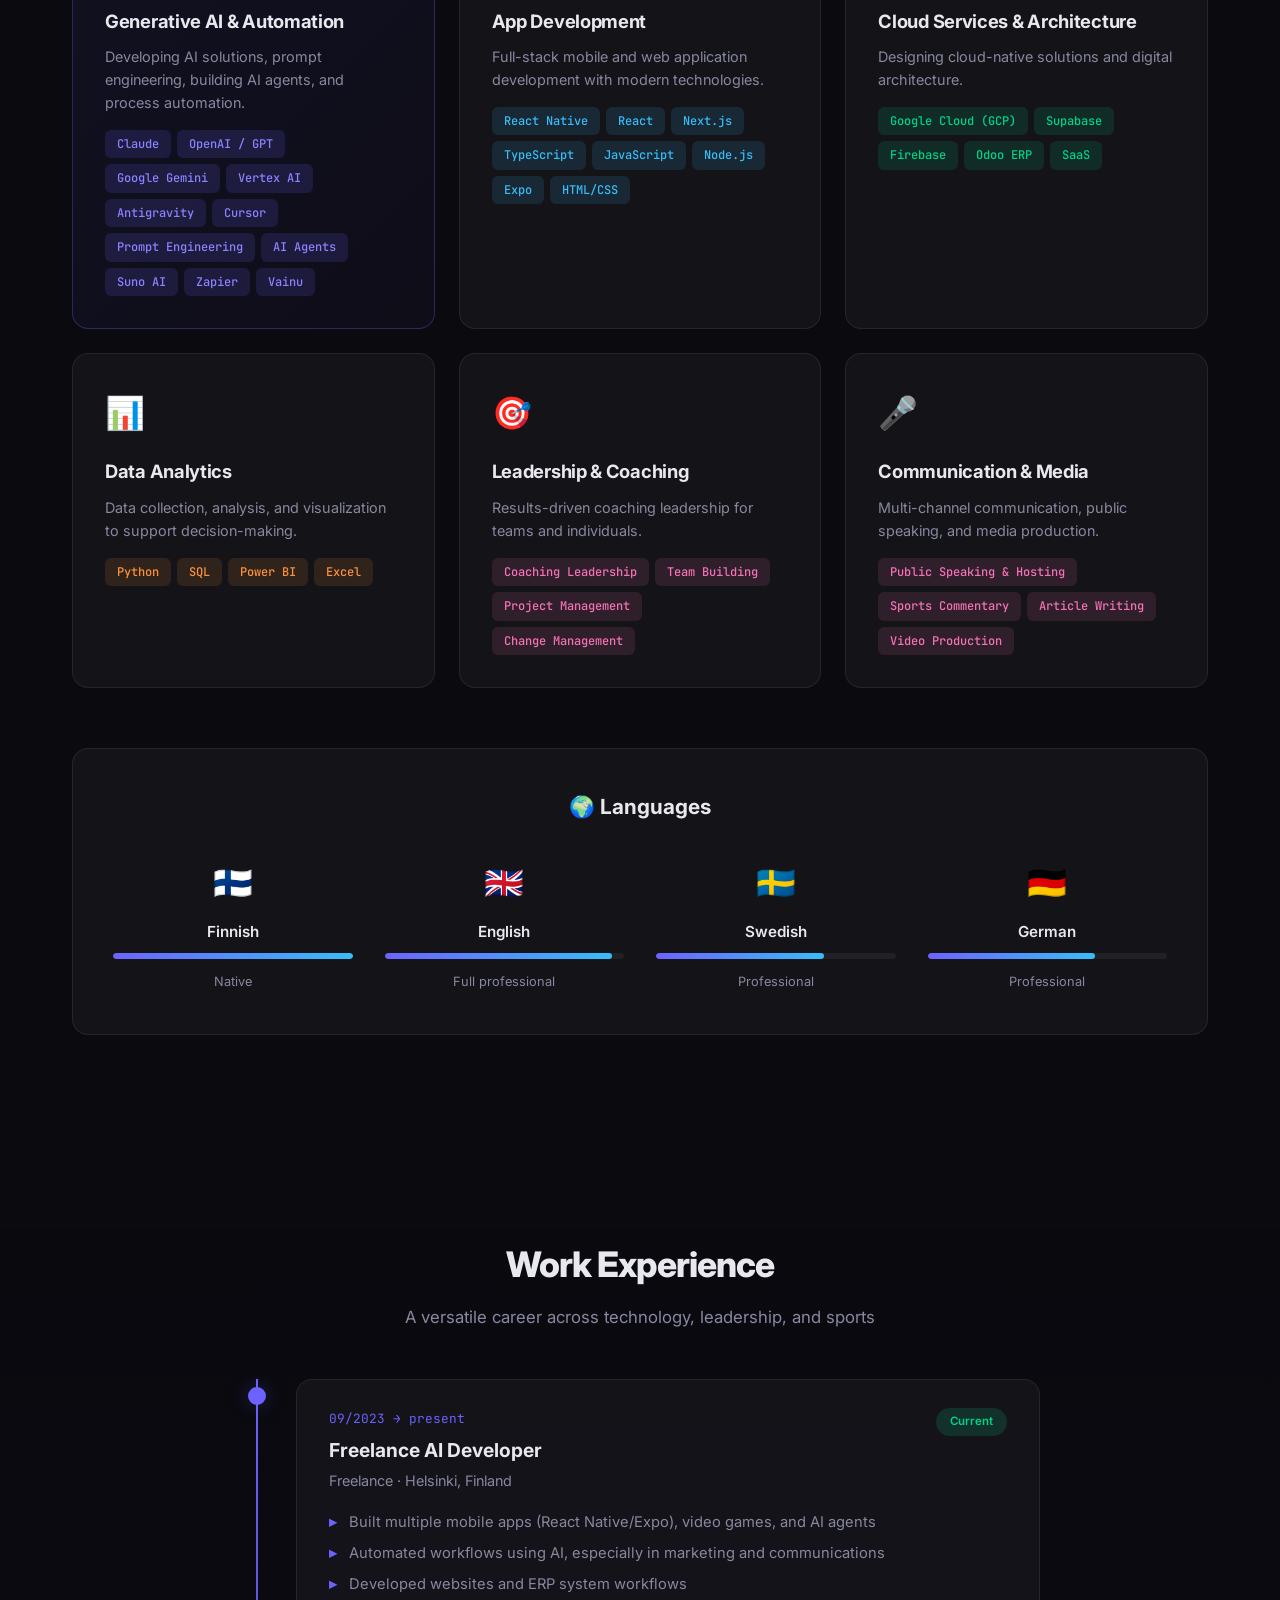
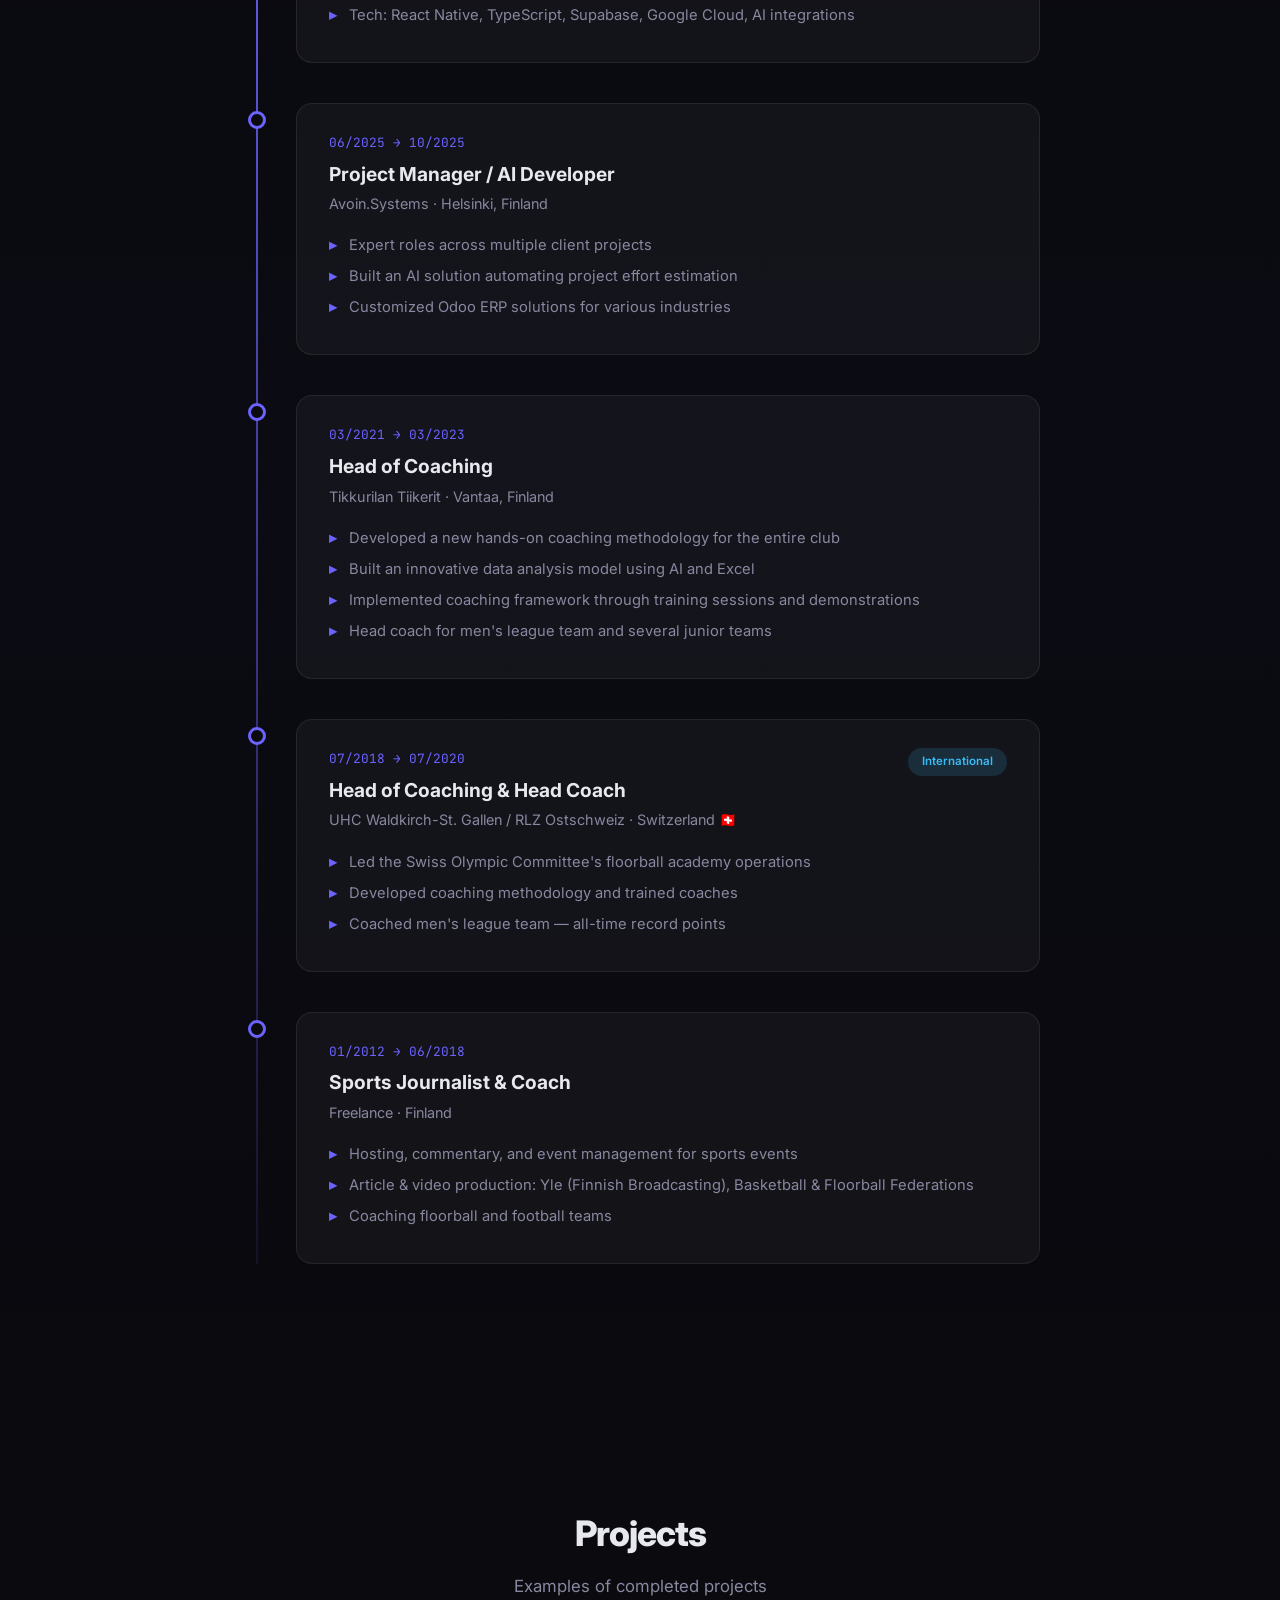
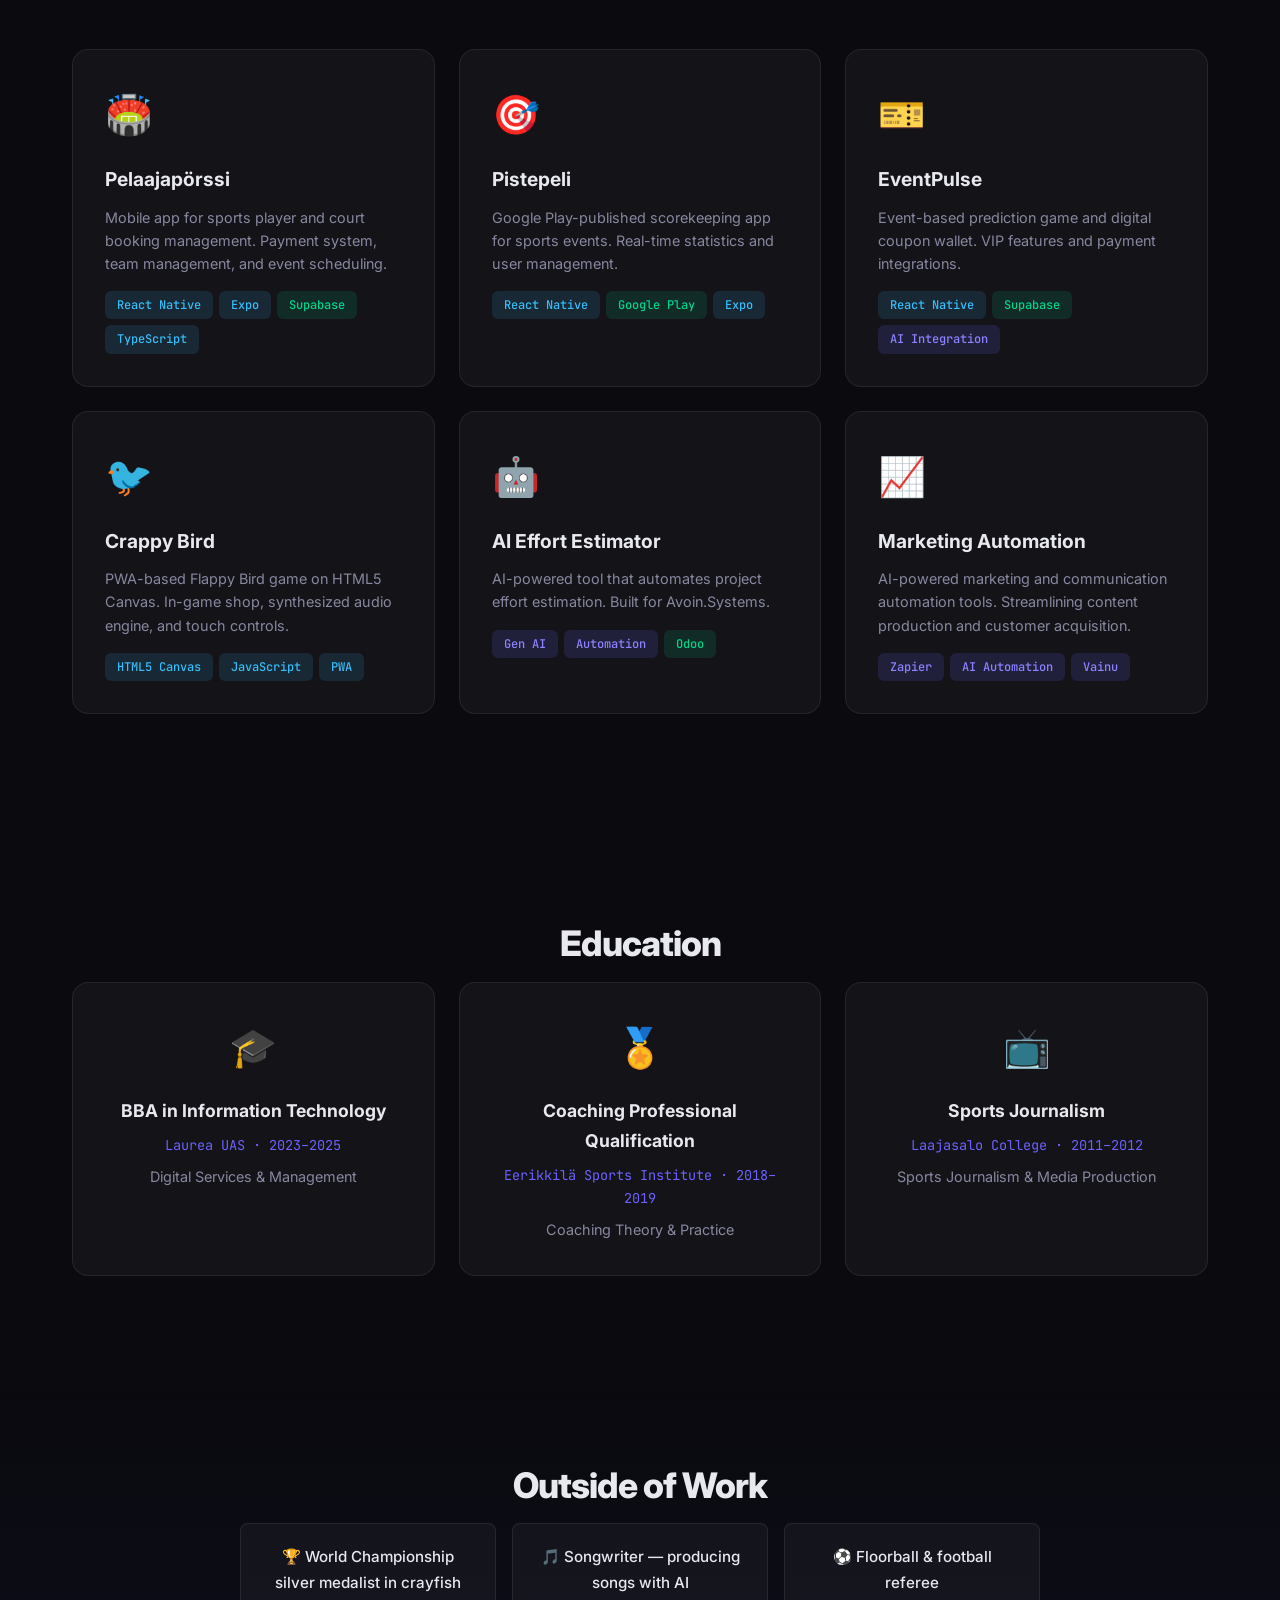
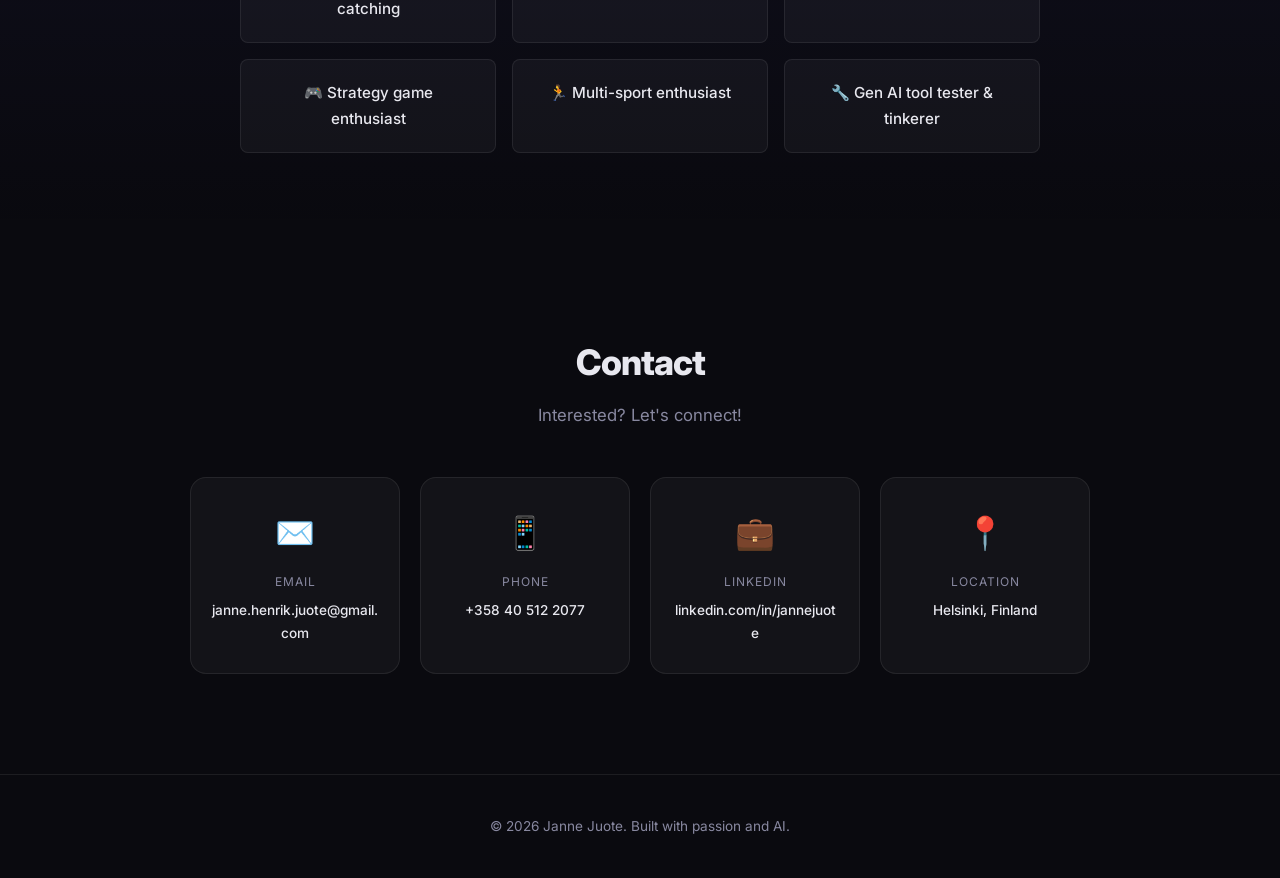
==== commit a6df6822: "Update multi-sport text to enthusiast" ====
--- a/en.html
+++ b/en.html
@@ -426,7 +426,7 @@
                 <div class="fun-item">🎵 Songwriter — producing songs with AI</div>
                 <div class="fun-item">⚽ Floorball & football referee</div>
                 <div class="fun-item">🎮 Strategy game enthusiast</div>
-                <div class="fun-item">🏃 Multi-sport athlete</div>
+                <div class="fun-item">🏃 Multi-sport enthusiast</div>
                 <div class="fun-item">🔧 Gen AI tool tester & tinkerer</div>
             </div>
         </div>
--- a/style.css
+++ b/style.css
@@ -513,3 +513,162 @@
     .languages-grid { grid-template-columns: repeat(2, 1fr); }
     .nav-links { display: none; }
 }
+
+/* === PRINT STYLES === */
+@media print {
+    /* Reset to white background, dark text */
+    :root {
+        --bg: #ffffff;
+        --bg-card: #f8f8fa;
+        --text: #1a1a2e;
+        --text-muted: #444466;
+        --accent: #4a42d0;
+        --accent-light: #4a42d0;
+        --border: #ddd;
+    }
+
+    * { 
+        -webkit-print-color-adjust: exact !important;
+        print-color-adjust: exact !important;
+    }
+
+    html { font-size: 10px; }
+    body { line-height: 1.35; background: #fff; color: #1a1a2e; }
+
+    /* Hide decorative & interactive elements */
+    .bg-grid, .bg-glow, .bg-glow-1, .bg-glow-2,
+    .nav, .hero-actions, .hero-image-ring,
+    .footer, .hero-badge { display: none !important; }
+
+    /* Remove all animations & transitions */
+    *, *::before, *::after {
+        animation: none !important;
+        transition: none !important;
+        box-shadow: none !important;
+    }
+    .fade-in { opacity: 1 !important; transform: none !important; }
+
+    /* Fix gradient text for print */
+    .hero-title.accent, .stat-num {
+        -webkit-text-fill-color: var(--accent) !important;
+        background: none !important;
+        color: var(--accent) !important;
+    }
+
+    /* Page setup */
+    @page { margin: 12mm 14mm; size: A4; }
+
+    .container { max-width: 100%; padding: 0; }
+
+    /* === HERO — compact header === */
+    .hero {
+        min-height: auto; padding: 0 0 8px 0;
+        border-bottom: 2px solid var(--accent);
+        margin-bottom: 10px;
+    }
+    .hero-content {
+        grid-template-columns: auto 1fr;
+        gap: 16px;
+    }
+    .hero-image { order: -1; }
+    .hero-image-frame { width: 70px; height: 70px; }
+    .hero-image-frame img { border-width: 2px; }
+    .hero h1 { font-size: 2rem; margin-bottom: 2px; }
+    .hero-title { font-size: 1.1rem; line-height: 1.2; }
+    .hero-desc { font-size: 0.82rem; margin-top: 6px; line-height: 1.4; max-width: 100%; }
+    .hero-stats { margin-top: 8px; padding-top: 8px; gap: 24px; }
+    .stat-num { font-size: 1.3rem; }
+    .stat-label { font-size: 0.7rem; }
+
+    /* === ABOUT — inline quote === */
+    .about { padding: 8px 0; }
+    .quote { margin-bottom: 6px; }
+    .quote p { font-size: 1rem; }
+    .quote cite { font-size: 0.75rem; margin-top: 4px; }
+    .about-text { font-size: 0.8rem; line-height: 1.4; }
+
+    /* === SECTION TITLES === */
+    .section-title { font-size: 1.2rem; margin-bottom: 4px; }
+    .section-subtitle { margin-bottom: 8px; font-size: 0.8rem; }
+
+    /* === SKILLS — tight grid === */
+    .skills { padding: 10px 0; }
+    .skills-grid {
+        grid-template-columns: repeat(3, 1fr);
+        gap: 8px; margin-bottom: 10px;
+    }
+    .skill-card { padding: 8px 10px; border-radius: 6px; }
+    .skill-card-featured { background: #f0efff; }
+    .skill-icon { font-size: 1.1rem; margin-bottom: 4px; }
+    .skill-card h3 { font-size: 0.8rem; margin-bottom: 3px; }
+    .skill-card p { display: none; } /* Hide descriptions to save space */
+    .tag { padding: 1px 6px; font-size: 0.6rem; border-radius: 3px; }
+    .tag-ai { background: #e8e6ff; color: #4a42d0; }
+    .tag-dev { background: #e0f4ff; color: #1a7ab5; }
+    .tag-cloud { background: #ddfbef; color: #0a8a5a; }
+    .tag-data { background: #fff0e0; color: #b56a1a; }
+    .tag-soft { background: #ffe8f2; color: #a0456e; }
+    .skill-tags { gap: 3px; }
+
+    /* Languages — compact row */
+    .languages-section { padding: 10px 16px; border-radius: 6px; }
+    .languages-title { font-size: 0.9rem; margin-bottom: 8px; }
+    .languages-grid { gap: 12px; }
+    .lang-flag { font-size: 1.2rem; margin-bottom: 2px; }
+    .lang-name { font-size: 0.72rem; margin-bottom: 3px; }
+    .lang-bar { height: 4px; margin-bottom: 3px; }
+    .lang-fill { background: var(--accent); }
+    .lang-level { font-size: 0.65rem; }
+
+    /* === EXPERIENCE — compact timeline === */
+    .experience { padding: 10px 0; background: none; }
+    .timeline { max-width: 100%; }
+    .timeline::before { left: 8px; width: 1px; background: #ccc; }
+    .timeline-item { padding-left: 24px; margin-bottom: 10px; }
+    .timeline-marker { width: 10px; height: 10px; left: 4px; top: 4px; border-width: 2px; }
+    .timeline-content { padding: 8px 12px; border-radius: 6px; }
+    .timeline-header { margin-bottom: 4px; }
+    .timeline-date { font-size: 0.65rem; margin-bottom: 1px; }
+    .timeline-content h3 { font-size: 0.85rem; }
+    .timeline-company { font-size: 0.72rem; }
+    .timeline-badge { font-size: 0.6rem; padding: 1px 8px; }
+    .badge-current { background: #ddfbef; color: #0a8a5a; }
+    .badge-intl { background: #e0f4ff; color: #1a7ab5; }
+    .timeline-content li { font-size: 0.72rem; margin-bottom: 1px; padding-left: 12px; }
+    .timeline-content li::before { font-size: 0.65rem; }
+
+    /* === PROJECTS — 3-col compact === */
+    .projects { padding: 10px 0; }
+    .projects-grid { grid-template-columns: repeat(3, 1fr); gap: 8px; }
+    .project-card { padding: 8px 10px; border-radius: 6px; }
+    .project-icon { font-size: 1.2rem; margin-bottom: 4px; }
+    .project-card h3 { font-size: 0.8rem; margin-bottom: 3px; }
+    .project-card p { font-size: 0.68rem; line-height: 1.3; margin-bottom: 4px; }
+
+    /* === EDUCATION — single row === */
+    .education { padding: 10px 0; }
+    .edu-grid { grid-template-columns: repeat(3, 1fr); gap: 8px; }
+    .edu-card { padding: 8px; border-radius: 6px; }
+    .edu-icon { font-size: 1.2rem; margin-bottom: 4px; }
+    .edu-card h3 { font-size: 0.78rem; margin-bottom: 2px; }
+    .edu-school { font-size: 0.65rem; margin-bottom: 2px; }
+    .edu-card > p:last-child { font-size: 0.68rem; }
+
+    /* === FUN FACTS — compact === */
+    .funfacts { padding: 10px 0; background: none; }
+    .fun-grid { grid-template-columns: repeat(3, 1fr); gap: 6px; }
+    .fun-item { padding: 5px 8px; font-size: 0.7rem; border-radius: 4px; }
+
+    /* === CONTACT — single row === */
+    .contact { padding: 10px 0; }
+    .contact-grid { grid-template-columns: repeat(4, 1fr); gap: 8px; }
+    .contact-card { padding: 8px; border-radius: 6px; }
+    .contact-icon { font-size: 1.2rem; margin-bottom: 4px; }
+    .contact-label { font-size: 0.6rem; margin-bottom: 2px; }
+    .contact-value { font-size: 0.68rem; }
+
+    /* Page breaks */
+    .hero, .about { page-break-inside: avoid; }
+    .skill-card, .project-card, .edu-card, .timeline-item { page-break-inside: avoid; }
+    .experience { page-break-before: auto; }
+}
